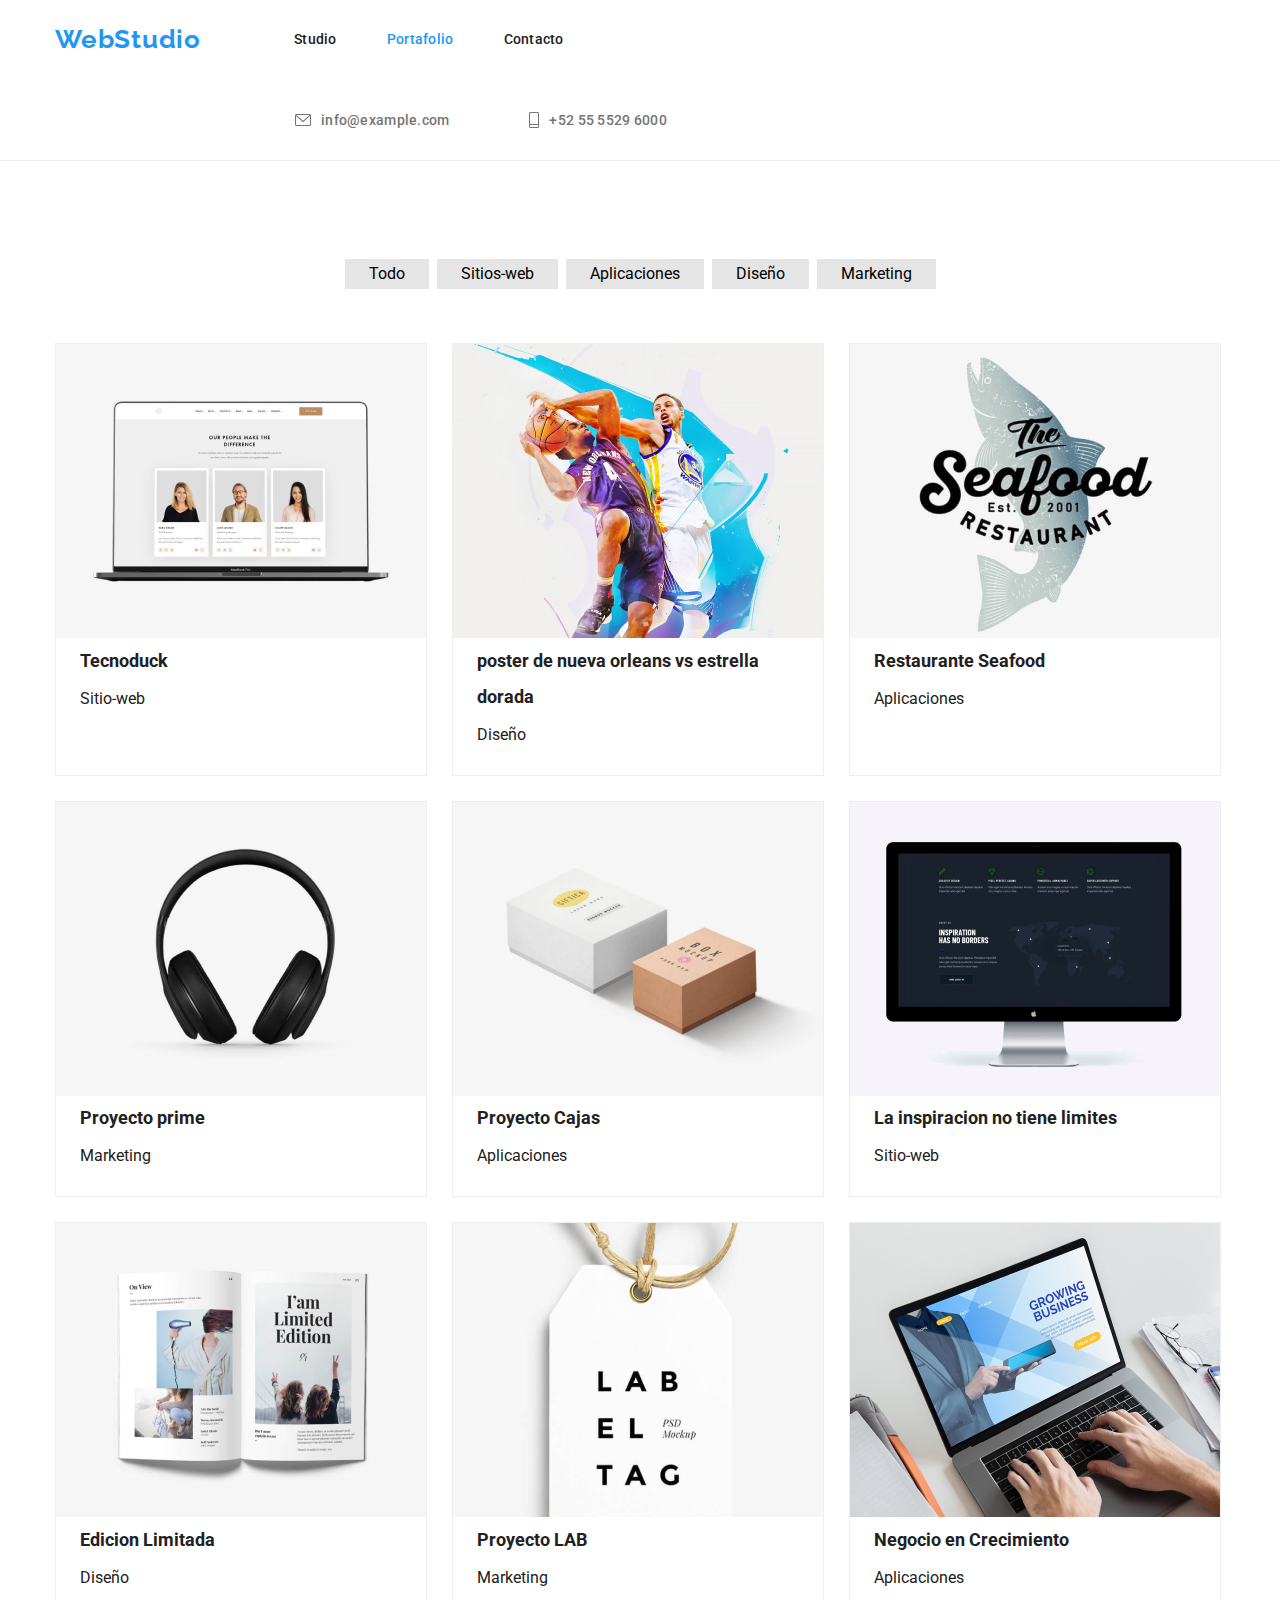
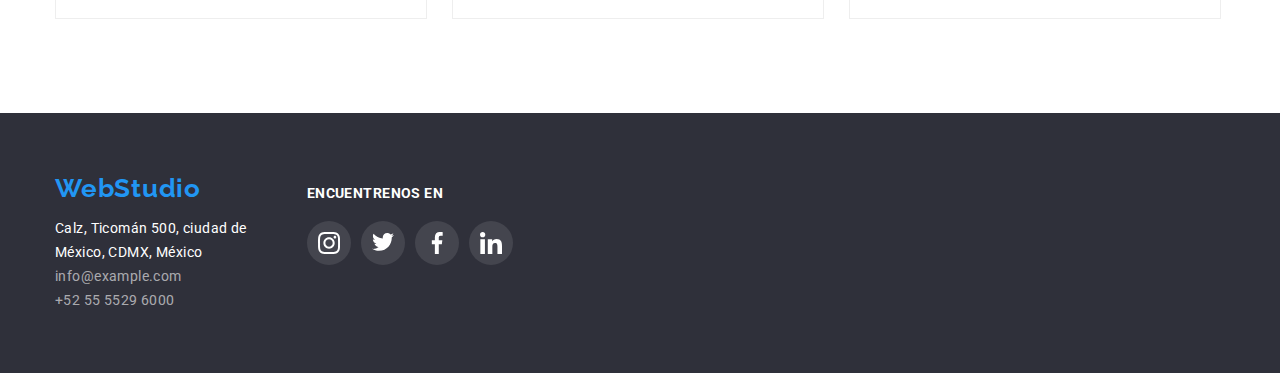
==== portafolio.html @ 53439150 "primer commit tarea 5" ====
<!DOCTYPE html>
<html lang="en">
<head>

    <link rel="stylesheet" href="css/styles.css">
    <link rel="stylesheet" href="css/modern-normalize.css">
    <link rel="preconnect" href="https://fonts.googleapis.com">
    <link rel="preconnect" href="https://fonts.gstatic.com" crossorigin>
    <link href="https://fonts.googleapis.com/css2?family=Raleway:wght@700&family=Roboto:wght@400;500;700;900&display=swap" rel="stylesheet">
      
    <link rel="preconnect" href="https://fonts.googleapis.com">
  <link rel="preconnect" href="https://fonts.gstatic.com" crossorigin>
  <link href="https://fonts.googleapis.com/css2?family=Raleway:wght@700&display=swap" rel="stylesheet">

    <meta charset="UTF-8">
    <meta http-equiv="X-UA-Compatible" content="IE=edge">
    <meta name="viewport" content="width=device-width, initial-scale=1.0">
    
    <title>Portafolio</title>

</head>
<body>
    
    <header class="border">
      <div class="container menu-container">
        <a href="./index.html" class="webstudio menu-item menu-marg">WebStudio</a>
        <nav class="nav-flex">
          <ul class="menu-item">
            <li><a href="./index.html" class="link">Studio</a></li>
            <li><a href="./portafolio.html" class="link here" >Portafolio</a></li>
            <li><a href="/contacto" class="link">Contacto</a></li>
          </ul>
       </nav>
    
       <ul class="menu-item menu-links2"> 
        <li class="header-contacts">
            <svg class="mail-ubication" width="16px" height="12px"><use href="./images/icons.svg#mail"></use></svg>  
            <a href="mailto:info@example.com" class="colorl margin-text">info@example.com</a></li>
        <li class="header-contacts">
            <svg class="phone-ubication" width="10" height="16"><use href="./images/icons.svg#phone"></use></svg>  
            <a href="tel:+52 55 5529 6000" class="colorl">+52 55 5529 6000</a></li>
      </ul>
    
      </div>
    
    </header>

      <main>
        <section class="section">
          <div class="container">

            <ul class="container-btn">
              <li><button type="button" class="focus pointer item-btn">Todo</button></li>
              <li><button type="button" class="focus pointer item-btn">Sitios-web</button></li>
              <li><button type="button" class="focus pointer item-btn">Aplicaciones</button></li>
              <li><button type="button" class="focus pointer item-btn">Diseño</button></li>
              <li><button type="button" class="focus pointer item-btn">Marketing</button></li>
            </ul>
  
            <ul class="container-cards">
              <li class="card-item">
                <a href="" class="card-information">
                    <img src="./images/imagenTdos1.jpg" alt="imagen de nuestras personas hacen la diferencia" width="370px" height="294px"/>
                    <p class="img-title">Tecnoduck</p> 
                    <p class="img-subtitle">Sitio-web</p>
                </a>
              </li>
              <li class="card-item">
                  <a href="" class="card-information"> 
                    <img src="./images/imagenTdos2.jpg" alt="poster de nueva orleans vs estrella dorada" width="370px" height="294px"  />
                    <p class="img-title"> poster de nueva orleans vs estrella dorada</p> 
                    <p class="img-subtitle">Diseño</p>
                  </a>
              </li>
              <li class="card-item">
                <a href="" class="card-information">
                    <img src="./images/imagenTdos3.jpg" alt="rest comida de mar" width="370px" height="294px" />
                    <p class="img-title">Restaurante Seafood</p> 
                    <p class="img-subtitle">Aplicaciones</p>
                </a>
              </li>
              <li class="card-item">
                <a href="" class="card-information">
                    <img src="./images/imagenTdos4.jpg" alt="imagen de audifonos" width="370px" height="294px" />
                    <p class="img-title">Proyecto prime</p> 
                    <p class="img-subtitle">Marketing</p>
                </a>
              </li>
              <li class="card-item">
                <a href="" class="card-information">
                    <img src="./images/imagenTdos5.jpg" alt="imagan de cajas" width="370px" height="294px" />
                    <p class="img-title">Proyecto Cajas</p> 
                    <p class="img-subtitle">Aplicaciones</p>
                </a>
              </li>
              <li class="card-item">
                <a href="" class="card-information">
                    <img src="./images/imagenTdos6.jpg" alt=" pc con mapa" width="370px" height="294px" />
                    <p class="img-title">La inspiracion no tiene limites</p> 
                    <p class="img-subtitle">Sitio-web</p>
                </a>
              </li>
              <li class="card-item">
                <a href="" class="card-information">
                    <img src="./images/imagenTdos7.jpg" alt="libro de limite edition" width="370px" height="294px" />
                    <p class="img-title">Edicion Limitada</p> 
                    <p class="img-subtitle">Diseño</p>
                </a>
              </li>
              <li class="card-item">
                <a href="" class="card-information">

                    <img src="./images/imagenTdos8.jpg" alt="tag de LAB "width="370px" height="294px" />
                    <p class="img-title">Proyecto LAB</p> 
                    <p class="img-subtitle">Marketing</p>
                </a>
              </li>
              <li class="card-item">
                <a href="" class="card-information">

                    <img src="./images/imagenTdos9.jpg" alt="Computador" width="370px" height="294px" />
                    <p class="img-title">Negocio en Crecimiento</p> 
                    <p class="img-subtitle">Aplicaciones</p>
                </a>
              </li>
            </ul>
          </div>
          

        </section>
               
      </main>
      <footer class="blackbackground">
        <div class="footer-container">
            <div class="space">
                <a href="index.html" class="webstudio log-ubication">WebStudio</a>
                <adress>
                    <p class="colorw2">Calz, Ticomán 500, ciudad de <br>México, CDMX, México</p>
                    <ul class="ul-footer">
                          <li><a href="mailto:info@example.com" class="linkto">info@example.com</a></li>
                          <li><a href="tel:+52 55 5529 6000" class="linkto">+52 55 5529 6000</a></li>
                    </ul>
                </adress>
              </div>
            <div class="">
              <p class="encuentranos">ENCUENTRENOS EN</p>
              <ul class="icon-footer-container">
                <li><a href="" class="pointer"><svg class="icon-footer" width="44" height="44" viewBox="0 -10 20 40"><use href="./images/icons.svg#instagram"></use></svg> </a>  </li>
                <li><a href="" class="pointer"><svg class="icon-footer" width="44" height="44" viewBox="0 -10 20 40"><use href="./images/icons.svg#twitter"></use></svg> </a> </li>
                <li><a href="" class="pointer"><svg class="icon-footer" width="44" height="44" viewBox="-5 -10 20 40"><use href="./images/icons.svg#facebook"></use></svg></a>  </li>
                <li><a href="" class="pointer"><svg class="icon-footer" width="44" height="44" viewBox="0 -10 20 40"><use href="./images/icons.svg#linked-in"></use></svg> </a> </li></ul>
              </ul>
            </div>
          </div>
      </footer>
    
</body>
</html>
---- css/styles.css ----
:root{
    --brand-color:#2196F3;
    --text-color:#757575;
    --text2-color:#FFFFFF;
    --dominat-color:#212121;
    --butt-color:rgba(255, 255, 255, 0.6);
    --background-color:#E5E5E5;
    --cards-color: #EEEEEE;
    --background-index:#2F303A;
    --iconbg-color:#F5F4FA;
}

*,
*::before,
*::after {
  box-sizing: border-box;
}
.service-container{
    display: flex;
    flex-direction: column;
    flex-wrap: wrap;
    align-items: center;
}

.text-container{
    display: flex;
    margin: 10px;
    height: auto;
    text-align:left;
    padding-left: 0%;
    gap: 30px;
    }

.text-item{
    display: flex;
    flex-direction: column;
    flex-basis: calc((100% - 90px) / 4);  
}
.ul-footer{
    padding-left: 0px;
    margin: 0px;
}
.log-ubication{
    padding: 0px;
}
.img-container{
    display: flex;
    gap: 23px;
    padding:0;
}

h2{
    text-align: center;
}
.team-conteiner{
    display: flex;
    text-align: center;
    padding: 0px;
    gap: 30px;
    margin: 0px;
}

.team-information{
    padding: 30px 44px;
    
}
.team-item{
    background: var(--text2-color);
    box-shadow: 0px 1px 3px rgba(0, 0, 0, 0.12), 0px 1px 1px rgba(0, 0, 0, 0.14), 0px 2px 1px rgba(0, 0, 0, 0.2);
    border-radius: 0px 0px 4px 4px;
}

.bggray{background-color: var(--background-color);}

.section{
    padding-top: 94px;
    padding-bottom: 94px;
}

.section1{
    padding-top: 94px;
}
.container {
     width: 1200px;
     padding-left: 15px;
     padding-right: 15px;
     margin-left: auto;
     margin-right: auto;
}    

.card-item{
    border: 1px solid var(--cards-color);
    flex-basis: calc((100% - 54px) / 3);     
}
.card-item:hover,.card-item:focus {
    box-shadow: 0px 1px 1px rgba(0, 0, 0, 0.12), 0px 4px 4px rgba(0, 0, 0, 0.06), 1px 4px 6px rgba(0, 0, 0, 0.16);
} 
.container-cards{
    display: flex;
    flex-wrap: wrap;
    gap: 25px;
    margin: 0;
    padding: 0;
    }

    
.container-btn{
    display: flex;
    justify-content: center;
    flex-wrap: wrap;
    align-items: center;
    margin-top: 0;
    margin-bottom: 50px;
    padding-left: 0;
}

.item-btn{margin:4px;
border: 0;
padding: 6px 24px;
}  

header {
    background-color: var(--text2-color);
}

.menu-item,.footer-items{
    display:flex;
    margin: 0;
    padding: 0;}

.menu-container{
  display: flex;
  align-items: center;
  flex-wrap: wrap;
  }

body{
    font-family: 'Roboto', 'Helvetica Neue', 'Verdana', 'Tahoma', sans-serif;
    color: var(--dominat-color);
    
}

::-webkit-scrollbar {
    display: none;
}

.card-information{
    padding-top: 20px;
    color: var(--dominat-color);  
}

.img-title{
    font-family: 'Roboto';
    font-style: normal;
    font-weight: 700;
    font-size: 18px;
    line-height: 2;
    margin: 0;
    padding-left: 24px;
    padding-right: 24px;
    }

.img-subtitle{
font-family: Roboto;
font-size: 16px;
font-weight: 400;
line-height: 2.5;
margin: 0;
padding-left: 24px;
padding-bottom:20px;
}

.link{
font-family: 'Roboto';
font-style: normal;
font-weight: 500;
font-size: 14px;
line-height: 16px;
letter-spacing: 0.02em;
color: var(--dominat-color);
display:block;
padding-top:24px;
padding-bottom: 25px;
margin-right: 50px;

}

.link:hover, .link:focus, .linkto:hover, .linkto:focus, .colorl:hover, .colorl:focus{
color:var(--brand-color);
}

.mail-ubication:hover, .phone-ubication:hover, .mail-ubication:focus, .phone-ubication:focus{
    stroke: var(--brand-color);
}

.margin-text{
    margin-right: 50px;
}

.colorl{
font-family: 'Roboto';
font-style: normal;
font-weight: 500;
font-size: 14px;
line-height: 16px;
letter-spacing: 0.02em;
color: var(--text-color);
padding: 32px 0 32px 0;
}

.here{
    color:var(--brand-color);}

.nav-flex{
    display: flex;
    
}
.webstudio{
font-family: 'Raleway';
font-weight: 700;
font-size: 26px;
line-height: 1.19;
letter-spacing: 0.03em;
color: var(--brand-color);
}
.menu-marg{
    margin: 0 93px 0 0;
    padding: 24px 0 25px 0;
}

.focus:hover, .focus:focus{
    color: var(--text2-color);
    background-color: var(--brand-color);
    }

.focus{
background: var(--background-color);
}

.butt{

font-family: 'Roboto';
font-weight: 700;
font-size: 16px;
line-height: 1.875;
letter-spacing: 0.06em;
color: var(--text2-color);
background-color: var(--brand-color);
box-shadow: 0px 4px 4px rgba(0, 0, 0, 0.15);
border-radius: 4px;
padding-top: 10px;
padding-bottom: 10px;

}

.blackbackground{
    background-color: var(--background-index) ;
    padding-top:60px;
    padding-bottom:60px;
    
}

.colorw{

font-family: 'Roboto';
font-weight: 900;
font-size: 44px;
line-height: 1.36;
letter-spacing: 0.06em;
color: var(--text2-color);
text-align: center;

}

.colorw2{

font-family: 'Roboto';
font-size: 14px;
line-height: 1.71;
letter-spacing: 0.03em;
color: var(--text2-color);
margin: 14px 0 0;

}

.adress-flex{
    display: flex;
}

.linkto{

font-family: 'Roboto';
font-size: 14px;
line-height: 1.71;
letter-spacing: 0.03em;
color: var(--butt-color);
}

.button:hover,.button:focus{
    background-color: #1367ac;
    box-shadow: 0px 3px 1px rgba(0, 0, 0, 0.1), 0px 1px 2px rgba(0, 0, 0, 0.08), 0px 2px 2px rgba(0, 0, 0, 0.12);
}
.button{
    border: none;
    margin-top: 30px;}

.tituloin{
font-family: 'Roboto';
font-weight: 700;
font-size: 14px;
line-height: 16px;
letter-spacing: 0.03em;
text-transform: uppercase;
color: var(--dominat-color);
padding-top: 30px;
padding-bottom: 10px;
}

.subtituloin{

font-family: 'Roboto';
font-size: 14px;
line-height: 1.71;
letter-spacing: 0.03em;
color: var(--text-color);
}

.titulos2{

font-family: 'Roboto';
font-weight: 700;
font-size: 36px;
line-height: 1.16;
letter-spacing: 0.03em;
color:var(--dominat-color);
margin-bottom: 50px;
}
.titleteam{

font-family: 'Roboto';
font-weight: 500;
font-size: 16px;
line-height: 1.18;
letter-spacing: 0.03em;
color:var(--dominat-color);
margin: 0 0 10px 0;
}
.subtitleteam{

    font-family: 'Roboto';
font-size: 16px;
line-height: 1.18;
letter-spacing: 0.03em;
color: var(--text-color);
margin:0;
}

.pointer{ cursor:pointer;}

ul{
    list-style:none;
}

a{
    text-decoration: none;
}

.tit2{
font-family: 'Roboto';
font-style: normal;
font-weight: 700;
font-size: 36px;
line-height: 42px;
letter-spacing: 0.03em;
padding-bottom: 50px;
}

ul, ol, li {
    margin: 0;
    padding: 0;
  }
  
  h1, h2, h3, h4, h5, h6 {
    margin: 0;
  }
  
  p {
    margin: 0;
  }

  .heroe{
    padding-top: 200px;
    padding-bottom: 200px;
  }

  .icon-bg {
    background: var(--iconbg-color);
    border-radius: 4px;
    width: 270px;
    height: 120px;
    }

.header-contacts{
    display: flex;
    align-items: center;
    align-content: center;
}

.mail-ubication{
    margin-left: 240px;
    margin-right: 10px;
    fill: var(--text-color);
}
.phone-ubication{
    margin-left: 30px;
    margin-right: 10px;
    fill: var(--text-color);
}

.social-media-container{
    display: flex;
    padding-top: 16px;
}

.social-media-icon{
    fill: #AFB1B8;
}
.social-media-icon:hover{
    fill: var(--text2-color);
    border-radius: 50%;
    background-color: var(--brand-color);
}

.icon-cliente-regular{

    border: 1px solid #AFB1B8;
    border-radius: 4px;
    background-color: var(--iconbg-color);
    width: 170px;
    height: 81px;
    }

.icon-color{
    fill: #AFB1B8;
}

.icon-cliente-regular:hover{
    border: 1px solid var(--brand-color);
    fill: var(--brand-color);
}
.icon-cr-container{
    display: flex;
    
    justify-content: space-between;
}

.icon-hover:hover, .icon-hover:focus{
    fill: var(--brand-color);
    stroke: var(--brand-color);
    }


.footer-container{

    display: flex;
    padding-left: 15px;
    padding-right: 15px;
    margin-left: auto;
    margin-right: auto;
    width: 1200px;
}
.encuentranos{

font-family: 'Roboto';
font-weight: 700;
font-size: 14px;
line-height: 16px;
letter-spacing: 0.03em;
text-transform: uppercase;
color:var(--text2-color);
padding-top:12px;

}

.icon-footer{
    fill: white;
    border-radius: 50%;
    background-color:rgba(255, 255, 255, 0.1);
    }

.icon-footer:hover,.icon-footer:focus {
    background-color: var(--brand-color);
}

.icon-footer-container{
    display: flex;
    padding-top: 20px;
    gap:10px;
}

.space{
    margin-right: 60px;
}

.blackbackground2{
    background-color: var(--background-index) ;
    background: linear-gradient(rgba(255,255,255,0), rgba(0,0,0,0.7)), url('../images/Imagen-fondo.jpg');
    background-repeat: no-repeat;
    background-position: center;
    background-size: cover;
}


.backgroundg-img1{
    background-image: url(../images/imagen.jpg);
    background-repeat: no-repeat;
    background-size: auto auto;
}
.backgroundg-img2{
    background-image: url(../images/imagen2.jpg);
    background-repeat: no-repeat;
    background-size: auto auto;
}
.backgroundg-img3{
    background-image: url(../images/imagen3.jpg);
    background-repeat: no-repeat;
    background-size: auto auto;
}

.recuadro{
width: 370px;
height: 70px;
background: rgba(47, 48, 58, 0.8);
font-family: 'Roboto';
font-weight: 700;
font-size: 14px;
line-height: 16px;
text-align: center;
letter-spacing: 0.03em;
text-transform: uppercase;
color: var(--text2-color);
padding-top: 27px;
padding-bottom: 27px;
margin-top:254px;
}

.border{
    border-bottom: 1px solid #ECECEC;
}

.header-contacts:hover>.mail-ubication, .header-contacts:hover>.phone-ubication, .header-contacts:focus>.phone-ubication, .header-contacts:focus>.mail-ubication {
    stroke: var(--brand-color);
}
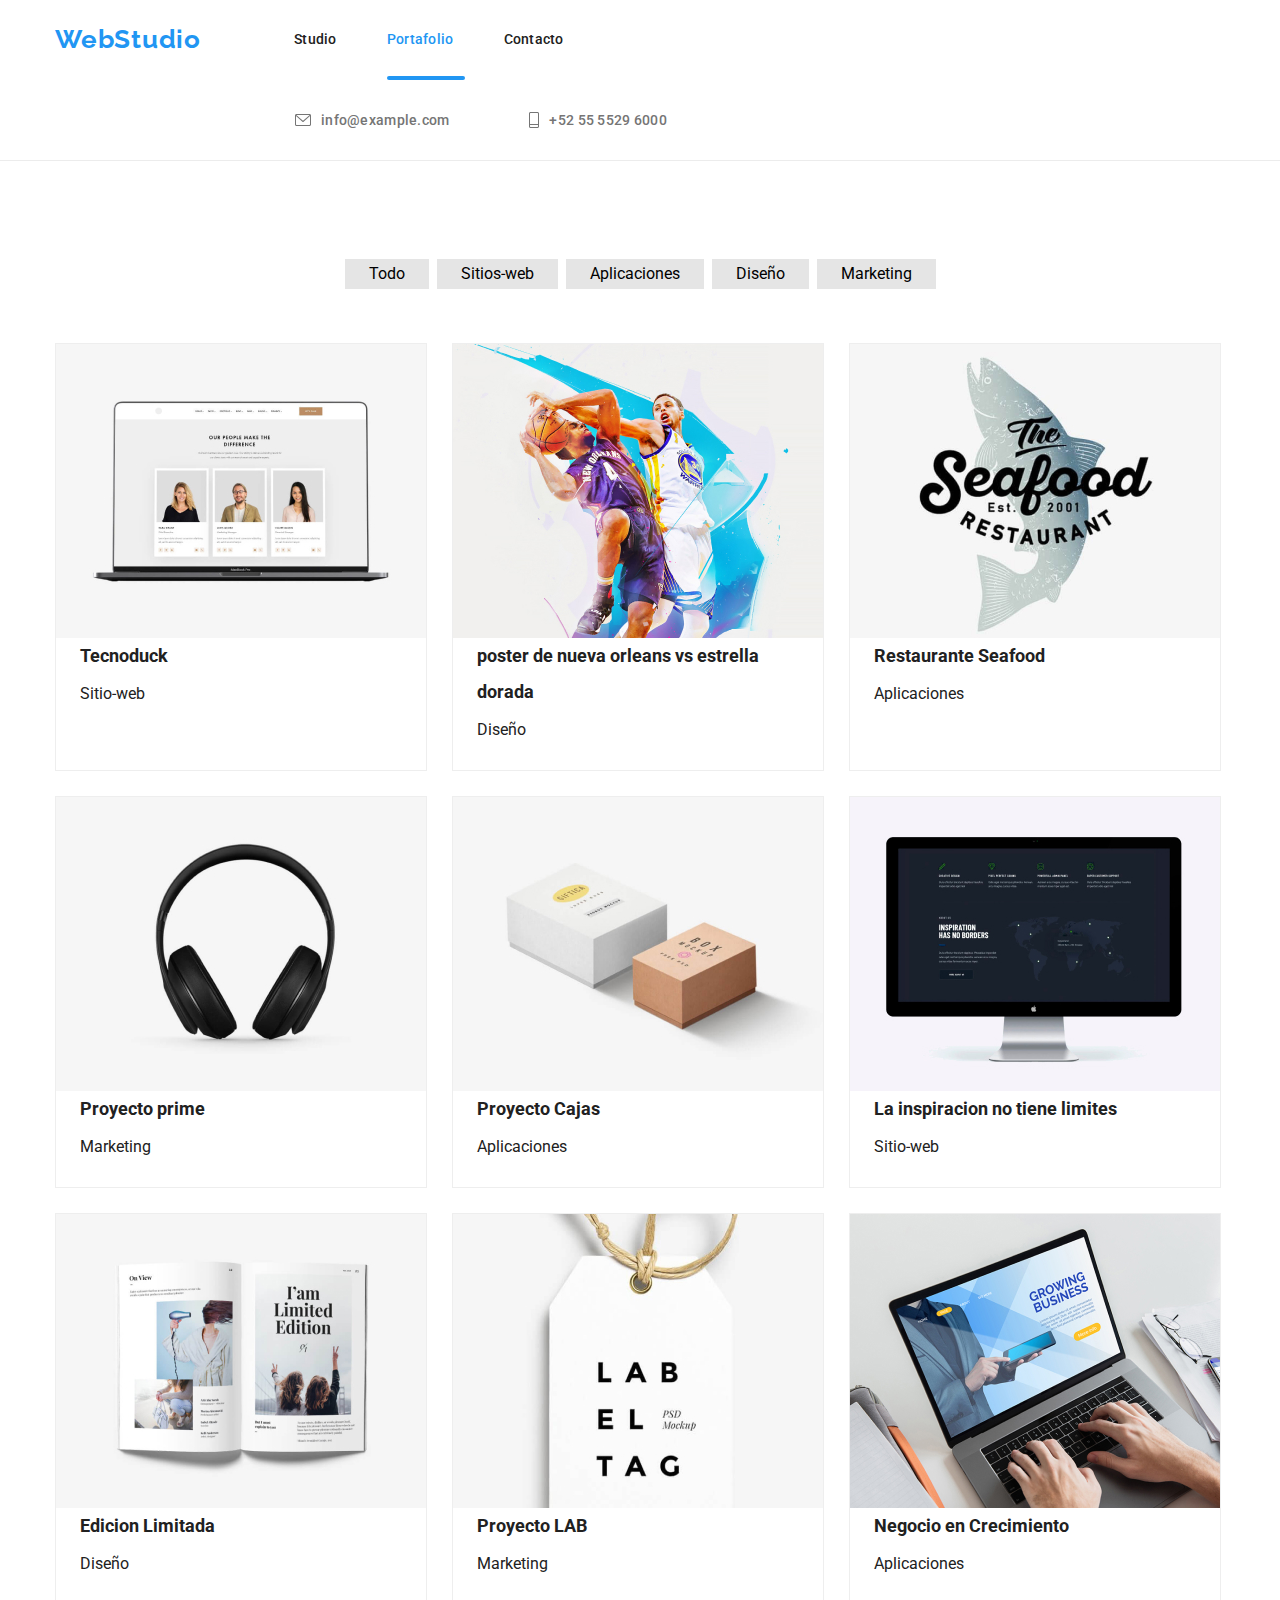
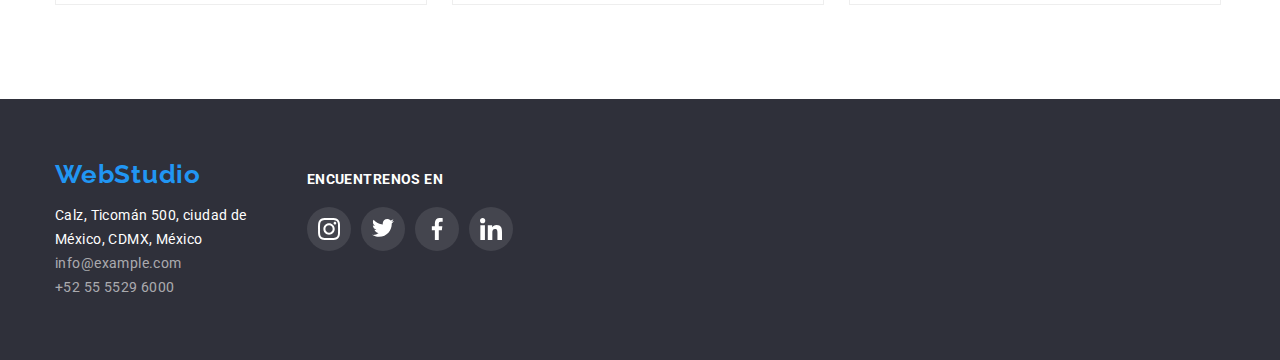
==== commit 2892623b: "pantalla azul ok" ====
--- a/portafolio.html
+++ b/portafolio.html
@@ -59,66 +59,98 @@
   
             <ul class="container-cards">
               <li class="card-item">
+                <a href="" class="card-item2">
+                   <p class="overlay overlay-text">Tecnoduck es una plataforma de distribución de coronavirus de última generación. Las compañías usan esta plataforma para el espionaje digital y los ataques a los servidores seguros de la competencia.</p>
+                   <img src="./images/imagenTdos1.jpg" alt="imagen de nuestras personas hacen la diferencia" width="370px" height="294px"/>
+                </a>
+                 
                 <a href="" class="card-information">
-                    <img src="./images/imagenTdos1.jpg" alt="imagen de nuestras personas hacen la diferencia" width="370px" height="294px"/>
                     <p class="img-title">Tecnoduck</p> 
                     <p class="img-subtitle">Sitio-web</p>
                 </a>
               </li>
               <li class="card-item">
-                  <a href="" class="card-information"> 
+                <a href="" class="card-item2">
+                    <p class="overlay overlay-text">asdasdas</p>
                     <img src="./images/imagenTdos2.jpg" alt="poster de nueva orleans vs estrella dorada" width="370px" height="294px"  />
+                </a>
+                <a href="" class="card-information"> 
                     <p class="img-title"> poster de nueva orleans vs estrella dorada</p> 
                     <p class="img-subtitle">Diseño</p>
+                </a>
+              </li>
+              <li class="card-item">
+                  <a href="" class="card-item2">
+                    <p class="overlay overlay-text">asdasdas</p>
+                    <img src="./images/imagenTdos3.jpg" alt="rest comida de mar" width="370px" height="294px" />
+                  </a>
+                  <a href="" class="card-information">
+                    
+                    <p class="img-title">Restaurante Seafood</p> 
+                    <p class="img-subtitle">Aplicaciones</p>
                   </a>
               </li>
               <li class="card-item">
-                <a href="" class="card-information">
-                    <img src="./images/imagenTdos3.jpg" alt="rest comida de mar" width="370px" height="294px" />
-                    <p class="img-title">Restaurante Seafood</p> 
-                    <p class="img-subtitle">Aplicaciones</p>
-                </a>
+                  <a href="" class="card-item2">
+                    <p class="overlay overlay-text">asdasdas</p>
+                    <img src="./images/imagenTdos4.jpg" alt="imagen de audifonos" width="370px" height="294px" />
+                  </a>
+                  <a href="" class="card-information">
+                    <p class="img-title">Proyecto prime</p> 
+                    <p class="img-subtitle">Marketing</p>
+                  </a>
               </li>
               <li class="card-item">
-                <a href="" class="card-information">
-                    <img src="./images/imagenTdos4.jpg" alt="imagen de audifonos" width="370px" height="294px" />
-                    <p class="img-title">Proyecto prime</p> 
-                    <p class="img-subtitle">Marketing</p>
+                <a href="" class="card-item2">
+                <p class="overlay overlay-text">asdasdas</p>
+                <img src="./images/imagenTdos5.jpg" alt="imagan de cajas" width="370px" height="294px" />
                 </a>
-              </li>
-              <li class="card-item">
-                <a href="" class="card-information">
-                    <img src="./images/imagenTdos5.jpg" alt="imagan de cajas" width="370px" height="294px" />
+                  <a href="" class="card-information">
+                    
                     <p class="img-title">Proyecto Cajas</p> 
                     <p class="img-subtitle">Aplicaciones</p>
                 </a>
               </li>
               <li class="card-item">
-                <a href="" class="card-information">
-                    <img src="./images/imagenTdos6.jpg" alt=" pc con mapa" width="370px" height="294px" />
+                <a href="" class="card-item2">
+                <p class="overlay overlay-text">asdasdas</p>
+                <img src="./images/imagenTdos6.jpg" alt=" pc con mapa" width="370px" height="294px" />
+                </a>
+                  <a href="" class="card-information">
+                    
                     <p class="img-title">La inspiracion no tiene limites</p> 
                     <p class="img-subtitle">Sitio-web</p>
                 </a>
               </li>
               <li class="card-item">
-                <a href="" class="card-information">
-                    <img src="./images/imagenTdos7.jpg" alt="libro de limite edition" width="370px" height="294px" />
+                <a href="" class="card-item2">
+                <p class="overlay overlay-text">asdasdas</p>
+                <img src="./images/imagenTdos7.jpg" alt="libro de limite edition" width="370px" height="294px" />
+                </a>
+                  <a href="" class="card-information">
+                    
                     <p class="img-title">Edicion Limitada</p> 
                     <p class="img-subtitle">Diseño</p>
                 </a>
               </li>
               <li class="card-item">
-                <a href="" class="card-information">
-
-                    <img src="./images/imagenTdos8.jpg" alt="tag de LAB "width="370px" height="294px" />
+                <a href="" class="card-item2">
+                <p class="overlay overlay-text">asdasdas</p>
+                <img src="./images/imagenTdos8.jpg" alt="tag de LAB "width="370px" height="294px" />
+                </a>
+                  <a href="" class="card-information">
+                    
                     <p class="img-title">Proyecto LAB</p> 
                     <p class="img-subtitle">Marketing</p>
                 </a>
               </li>
               <li class="card-item">
-                <a href="" class="card-information">
-
-                    <img src="./images/imagenTdos9.jpg" alt="Computador" width="370px" height="294px" />
+                <a href="" class="card-item2">
+                <p class="overlay overlay-text">asdasdas</p>
+                <img src="./images/imagenTdos9.jpg" alt="Computador" width="370px" height="294px" />
+                </a>
+                  <a href="" class="card-information">
+                    
                     <p class="img-title">Negocio en Crecimiento</p> 
                     <p class="img-subtitle">Aplicaciones</p>
                 </a>
--- a/css/styles.css
+++ b/css/styles.css
@@ -90,10 +90,12 @@
 
 .card-item{
     border: 1px solid var(--cards-color);
-    flex-basis: calc((100% - 54px) / 3);     
+    flex-basis: calc((100% - 54px) / 3); 
+   
 }
 .card-item:hover,.card-item:focus {
     box-shadow: 0px 1px 1px rgba(0, 0, 0, 0.12), 0px 4px 4px rgba(0, 0, 0, 0.06), 1px 4px 6px rgba(0, 0, 0, 0.16);
+    transition: transform 250ms ease-in-out;
 } 
 .container-cards{
     display: flex;
@@ -187,10 +189,12 @@
 
 .link:hover, .link:focus, .linkto:hover, .linkto:focus, .colorl:hover, .colorl:focus{
 color:var(--brand-color);
+transition: 250ms;
 }
 
 .mail-ubication:hover, .phone-ubication:hover, .mail-ubication:focus, .phone-ubication:focus{
     stroke: var(--brand-color);
+    transition: 250ms;
 }
 
 .margin-text{
@@ -209,8 +213,19 @@
 }
 
 .here{
-    color:var(--brand-color);}
-
+    color:var(--brand-color);
+}
+
+.here::after{
+    content: "";
+    width:78px; 
+    height:4px; 
+    background-color:var(--brand-color);
+    display:block; 
+    position:absolute; 
+    top:76px;
+    border-radius: 2px;
+}
 .nav-flex{
     display: flex;
     
@@ -231,6 +246,7 @@
 .focus:hover, .focus:focus{
     color: var(--text2-color);
     background-color: var(--brand-color);
+    transition: 250ms;
     }
 
 .focus{
@@ -299,6 +315,7 @@
 .button:hover,.button:focus{
     background-color: #1367ac;
     box-shadow: 0px 3px 1px rgba(0, 0, 0, 0.1), 0px 1px 2px rgba(0, 0, 0, 0.08), 0px 2px 2px rgba(0, 0, 0, 0.12);
+    transition: 250ms;
 }
 .button{
     border: none;
@@ -429,6 +446,7 @@
     fill: var(--text2-color);
     border-radius: 50%;
     background-color: var(--brand-color);
+    transition: transform 250ms ease-in-out;
 }
 
 .icon-cliente-regular{
@@ -447,6 +465,7 @@
 .icon-cliente-regular:hover{
     border: 1px solid var(--brand-color);
     fill: var(--brand-color);
+    transition: 250ms;
 }
 .icon-cr-container{
     display: flex;
@@ -457,6 +476,7 @@
 .icon-hover:hover, .icon-hover:focus{
     fill: var(--brand-color);
     stroke: var(--brand-color);
+    transition: 250ms;
     }
 
 
@@ -490,6 +510,7 @@
 
 .icon-footer:hover,.icon-footer:focus {
     background-color: var(--brand-color);
+    transition: 250ms;
 }
 
 .icon-footer-container{
@@ -550,4 +571,38 @@
 
 .header-contacts:hover>.mail-ubication, .header-contacts:hover>.phone-ubication, .header-contacts:focus>.phone-ubication, .header-contacts:focus>.mail-ubication {
     stroke: var(--brand-color);
+    transition: 250ms;
+}
+
+.overlay {
+    position: absolute;
+    width: 100%;
+    height: 100%;
+    background-color:rgba(33, 150, 243, 0.9);
+    transform: translateY(100%);
+    transition: transform 250ms ease-in-out;
+}
+
+.card-item:hover .overlay {
+    transform: translateY(0);
+}
+
+.card-item2{
+    position: relative;
+    margin: 0 auto;
+    overflow: hidden;    
+    display: flex;
+}
+
+.overlay-text{
+    font-family: Roboto;
+    font-size: 18px;
+    font-weight: 400;
+    line-height: 28px;
+    letter-spacing: 0.03em;
+    text-align: left;
+    color:rgba(255, 255, 255, 1);
+    padding-left:10px;
+    padding-top: 20px;
+    padding-right: 10px;
 }